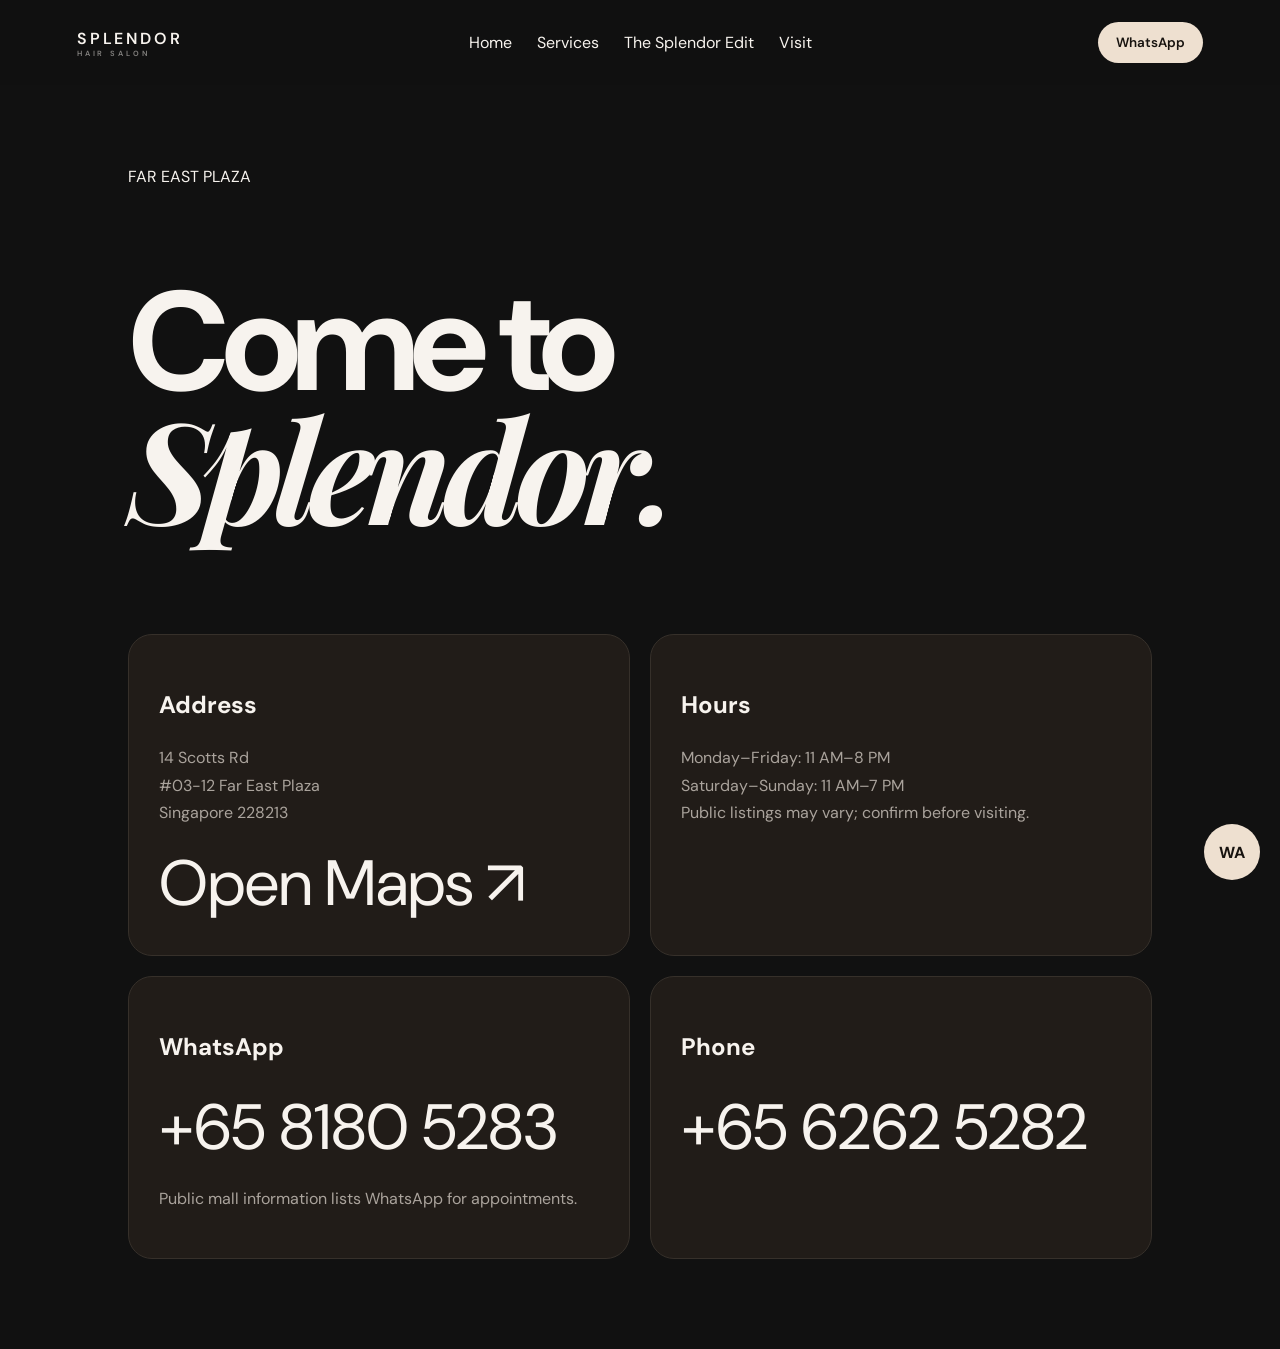
==== contact.html @ 19c2e419 "Create Salon 8 contact and directions page" ====
<!doctype html><html><head><meta charset="utf-8"><meta name="viewport" content="width=device-width,initial-scale=1"><title>Visit Splendor Hair Salon</title><link rel="stylesheet" href="style.css"><link rel="stylesheet" href="site.css"></head><body><header><a class="logo" href="index.html">SPLENDOR<span>HAIR SALON</span></a><nav><a href="index.html">Home</a><a href="services.html">Services</a><a href="experience.html">The Splendor Edit</a><a href="contact.html">Visit</a></nav><a class="cta" href="https://wa.me/6581805283">WhatsApp</a></header><main class="page"><div class="page-hero"><p class="eyebrow">FAR EAST PLAZA</p><h1>Come to<br><i>Splendor.</i></h1></div><div class="contact-grid"><article class="contact-card reveal"><h3>Address</h3><p>14 Scotts Rd<br>#03-12 Far East Plaza<br>Singapore 228213</p><a class="big-link" href="https://www.google.com/maps/search/?api=1&query=14%20Scotts%20Road%20Singapore%20228213">Open Maps ↗</a></article><article class="contact-card reveal"><h3>Hours</h3><p>Monday–Friday: 11 AM–8 PM<br>Saturday–Sunday: 11 AM–7 PM<br>Public listings may vary; confirm before visiting.</p></article><article class="contact-card reveal"><h3>WhatsApp</h3><a class="big-link" href="https://wa.me/6581805283">+65 8180 5283</a><p>Public mall information lists WhatsApp for appointments.</p></article><article class="contact-card reveal"><h3>Phone</h3><a class="big-link" href="tel:+6562625282">+65 6262 5282</a></article></div></main><a class="float" href="https://wa.me/6581805283">WA</a><script src="site.js"></script></body></html>
---- style.css ----
@import url('https://fonts.googleapis.com/css2?family=DM+Sans:wght@400;600&family=Playfair+Display:ital,wght@0,500;1,500&display=swap');*{box-sizing:border-box}html{scroll-behavior:smooth}body{margin:0;background:#111;color:#f7f3ee;font-family:DM Sans,sans-serif}header{position:fixed;z-index:5;width:100%;top:0;padding:22px 6vw;display:flex;justify-content:space-between;align-items:center;background:#111c;backdrop-filter:blur(16px)}a{color:inherit;text-decoration:none}.logo{font-weight:600;letter-spacing:.18em}.logo span{display:block;font-size:.47rem;opacity:.5}nav{display:none;gap:25px}.cta{background:#eee0d0;color:#17130f;padding:12px 18px;border-radius:999px;font-weight:600;font-size:.84rem}.hero{min-height:100svh;padding:150px 8vw;display:flex;flex-direction:column;justify-content:center;background:radial-gradient(circle at 80% 30%,#4d3c2f,transparent 38%)}.hero>p,section>p{font-size:.68rem;letter-spacing:.23em;color:#bda88f}.hero h1,h2{font-size:clamp(3.3rem,11vw,8rem);line-height:.88;letter-spacing:-.06em;margin:18px 0}.hero i,h2 i{font-family:'Playfair Display',serif}.hero h4{max-width:570px;color:#b5aea7;line-height:1.7;font-weight:400;margin:25px 0}.hero div{display:flex;gap:18px;flex-wrap:wrap;align-items:center}section:not(.hero){padding:110px 8vw}#services{background:#181614}.grid{display:grid;gap:16px}.grid article{min-height:250px;padding:30px;border:1px solid #36302a;border-radius:24px;background:#211c18;display:flex;flex-direction:column;justify-content:space-between;transition:.45s}.grid article:hover{transform:translateY(-8px)}.grid b{color:#c2a68a}.grid h3{font-size:1.45rem}.grid p,#visit p{color:#aaa39c;line-height:1.7}#visit{text-align:center;background:radial-gradient(circle at 50% 0,#403025,#111 62%)}#visit h2{font-size:clamp(2.7rem,9vw,6rem)}#visit a{display:inline-block;margin:8px}.float{position:fixed;z-index:6;right:20px;bottom:20px;width:56px;height:56px;border-radius:50%;display:grid;place-items:center;background:#eee0d0;color:#17130f;font-weight:700}#loader{position:fixed;z-index:20;inset:0;display:grid;place-items:center;background:#111;letter-spacing:.35em;transition:.8s}@media(min-width:800px){nav{display:flex}.grid{grid-template-columns:repeat(3,1fr)}}
---- site.css ----
:root{--accent:#c2a68a;--line:#36302a}.hero-meta{display:flex;gap:28px;flex-wrap:wrap;margin-top:70px;font-size:.65rem;letter-spacing:.18em;color:#8f8276}.marquee{overflow:hidden;border-block:1px solid var(--line);padding:18px 0;white-space:nowrap;background:#181614}.marquee div{width:max-content;animation:marquee 28s linear infinite;letter-spacing:.25em;color:#c2a68a}.feature{padding:110px 7vw;display:grid;gap:40px;align-items:center;background:radial-gradient(circle at 80% 40%,#403025,#111 55%)}.feature p{color:#aaa39c;line-height:1.8;max-width:560px}.feature h2{font-size:clamp(3rem,9vw,7rem)}.feature .cta{display:inline-block;margin-top:15px}.reveal{opacity:0;transform:translateY(35px);transition:opacity .8s ease,transform .8s ease}.reveal.visible{opacity:1;transform:none}.tilt{transform-style:preserve-3d;will-change:transform}.tilt a{color:var(--accent);text-decoration:none}.page{min-height:100svh;padding:150px 7vw 90px}.page-hero{max-width:900px;margin-bottom:80px}.page-hero h1{font-size:clamp(3.5rem,11vw,9rem);line-height:.88;letter-spacing:-.06em}.page-hero h1 i{font-family:'Playfair Display',serif}.service-list{display:grid;gap:18px}.service-row{display:grid;grid-template-columns:60px 1fr auto;gap:20px;align-items:start;padding:28px 0;border-top:1px solid var(--line)}.service-row h2{font-size:clamp(1.5rem,4vw,3rem);margin:0 0 8px}.service-row p{color:#aaa39c;line-height:1.7;max-width:650px}.service-row span{color:var(--accent)}.contact-grid{display:grid;gap:20px}.contact-card{padding:30px;border:1px solid var(--line);border-radius:24px;background:#211c18}.contact-card h3{font-size:1.5rem}.contact-card p{color:#aaa39c;line-height:1.7}.big-link{font-size:clamp(1.5rem,5vw,4rem);word-break:break-word}.page-nav{display:flex;gap:10px;flex-wrap:wrap;margin-top:50px}.page-nav a{padding:11px 15px;border:1px solid var(--line);border-radius:999px;text-decoration:none}.page-nav a:hover{background:#eee0d0;color:#17130f}@keyframes marquee{to{transform:translateX(-50%)}}@media(min-width:800px){.feature{grid-template-columns:1fr 1fr}.service-list{max-width:1100px}.contact-grid{grid-template-columns:1fr 1fr}.page{padding-left:10vw;padding-right:10vw}}
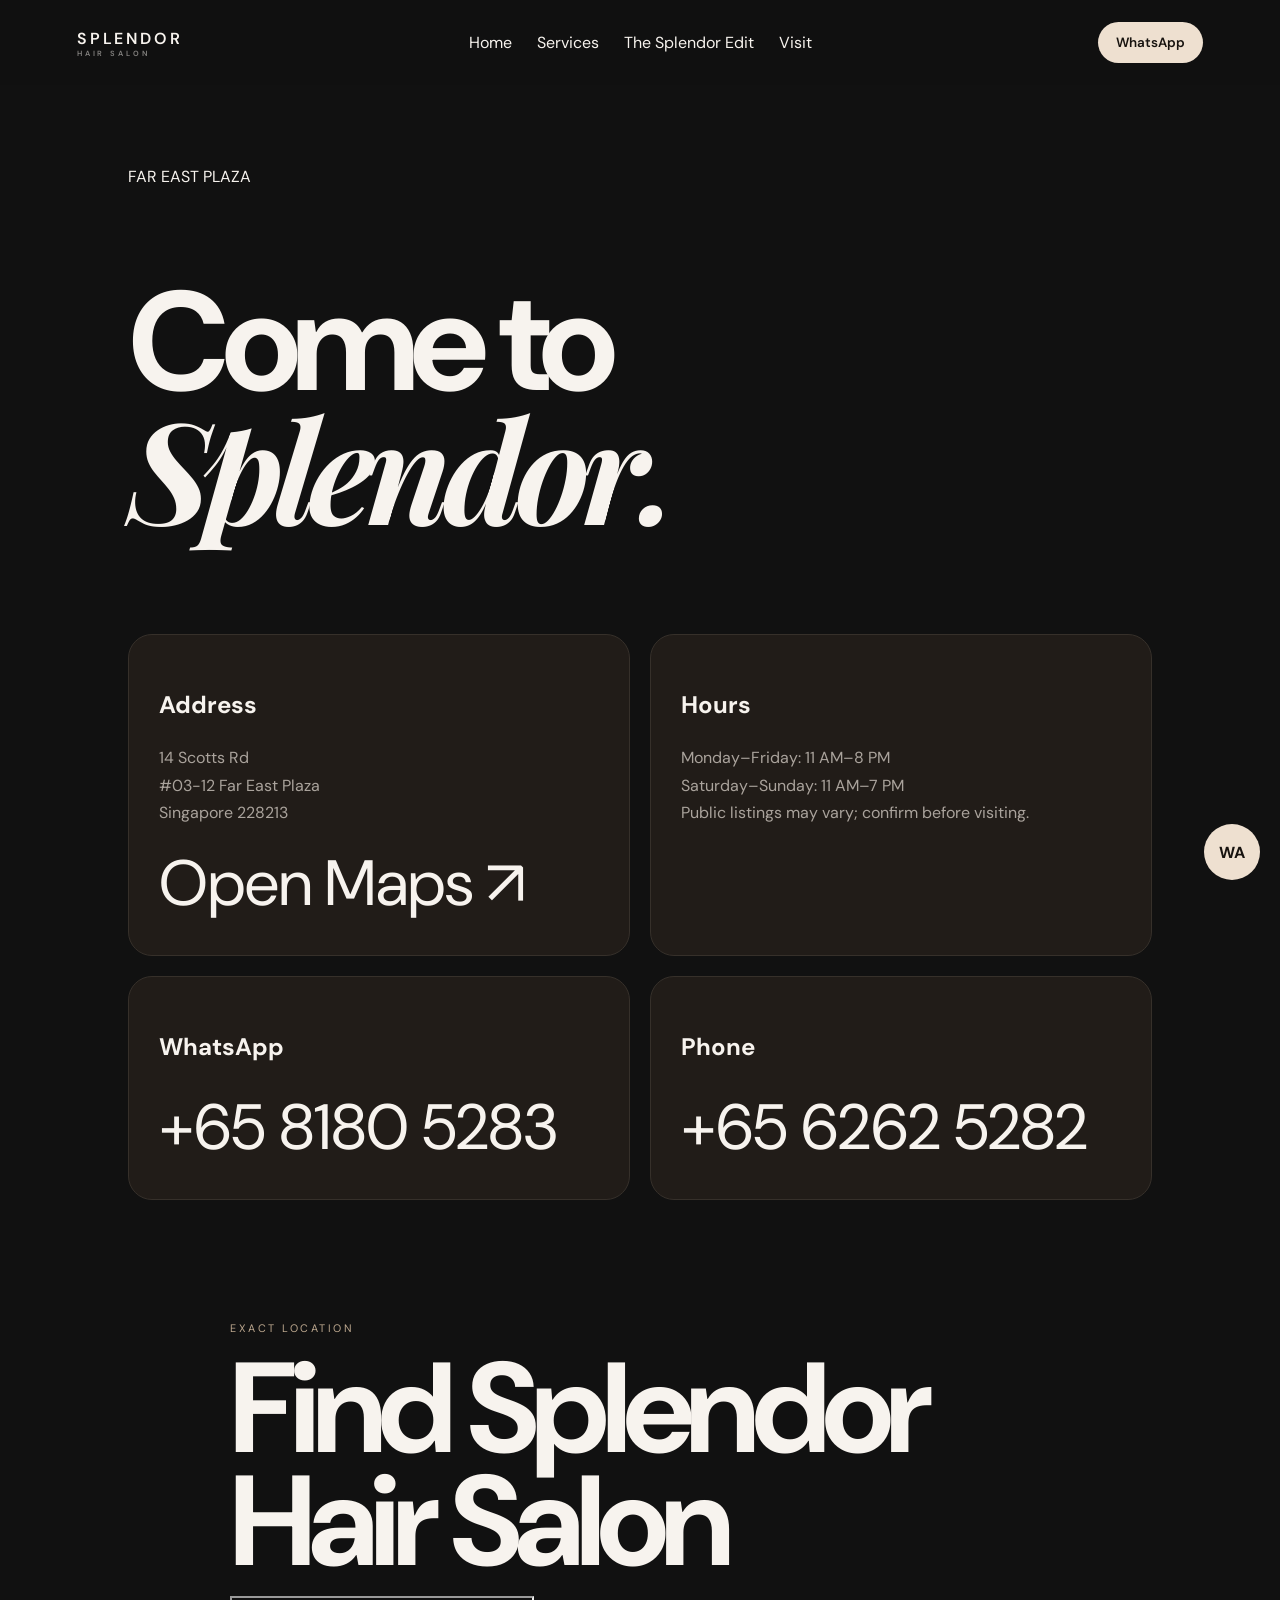
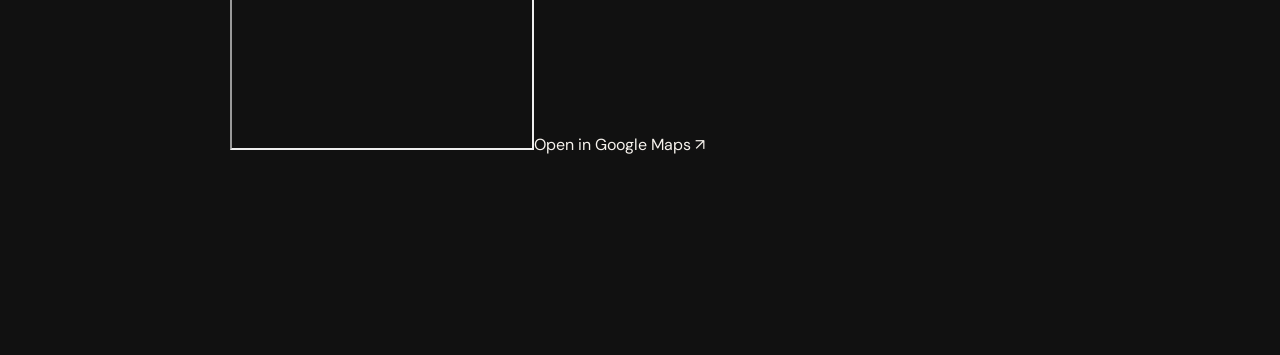
==== commit ba550595: "Upgrade Salon 8 contact page with exact embedded Google Maps and prefilled WhatsApp" ====
--- a/contact.html
+++ b/contact.html
@@ -1 +1 @@
-<!doctype html><html><head><meta charset="utf-8"><meta name="viewport" content="width=device-width,initial-scale=1"><title>Visit Splendor Hair Salon</title><link rel="stylesheet" href="style.css"><link rel="stylesheet" href="site.css"></head><body><header><a class="logo" href="index.html">SPLENDOR<span>HAIR SALON</span></a><nav><a href="index.html">Home</a><a href="services.html">Services</a><a href="experience.html">The Splendor Edit</a><a href="contact.html">Visit</a></nav><a class="cta" href="https://wa.me/6581805283">WhatsApp</a></header><main class="page"><div class="page-hero"><p class="eyebrow">FAR EAST PLAZA</p><h1>Come to<br><i>Splendor.</i></h1></div><div class="contact-grid"><article class="contact-card reveal"><h3>Address</h3><p>14 Scotts Rd<br>#03-12 Far East Plaza<br>Singapore 228213</p><a class="big-link" href="https://www.google.com/maps/search/?api=1&query=14%20Scotts%20Road%20Singapore%20228213">Open Maps ↗</a></article><article class="contact-card reveal"><h3>Hours</h3><p>Monday–Friday: 11 AM–8 PM<br>Saturday–Sunday: 11 AM–7 PM<br>Public listings may vary; confirm before visiting.</p></article><article class="contact-card reveal"><h3>WhatsApp</h3><a class="big-link" href="https://wa.me/6581805283">+65 8180 5283</a><p>Public mall information lists WhatsApp for appointments.</p></article><article class="contact-card reveal"><h3>Phone</h3><a class="big-link" href="tel:+6562625282">+65 6262 5282</a></article></div></main><a class="float" href="https://wa.me/6581805283">WA</a><script src="site.js"></script></body></html>+<!doctype html><html lang="en"><head><meta charset="utf-8"><meta name="viewport" content="width=device-width,initial-scale=1"><title>Visit Splendor Hair Salon</title><link rel="stylesheet" href="style.css"><link rel="stylesheet" href="site.css"></head><body><div id="loader"><strong>SPLENDOR</strong><span>HAIR SALON · ORCHARD</span></div><header><a class="logo" href="index.html">SPLENDOR<span>HAIR SALON</span></a><nav><a href="index.html">Home</a><a href="services.html">Services</a><a href="experience.html">The Splendor Edit</a><a href="contact.html">Visit</a></nav><a class="cta" href="https://wa.me/6581805283?text=Hi%20Splendor%20Hair%20Salon%2C%20I%27d%20like%20to%20book%20an%20appointment.">WhatsApp</a></header><main class="page"><div class="page-hero"><p class="eyebrow">FAR EAST PLAZA</p><h1>Come to<br><i>Splendor.</i></h1></div><div class="contact-grid"><article class="contact-card reveal"><h3>Address</h3><p>14 Scotts Rd<br>#03-12 Far East Plaza<br>Singapore 228213</p><a class="big-link" href="https://www.google.com/maps/search/?api=1&query=14%20Scotts%20Road%20Singapore%20228213">Open Maps ↗</a></article><article class="contact-card reveal"><h3>Hours</h3><p>Monday–Friday: 11 AM–8 PM<br>Saturday–Sunday: 11 AM–7 PM<br>Public listings may vary; confirm before visiting.</p></article><article class="contact-card reveal"><h3>WhatsApp</h3><a class="big-link" href="https://wa.me/6581805283?text=Hi%20Splendor%20Hair%20Salon%2C%20I%27d%20like%20to%20book%20an%20appointment.">+65 8180 5283</a></article><article class="contact-card reveal"><h3>Phone</h3><a class="big-link" href="tel:+6562625282">+65 6262 5282</a></article></div><section class="map-block reveal"><p class="eyebrow">EXACT LOCATION</p><h2>Find Splendor Hair Salon</h2><iframe title="Splendor Hair Salon map" src="https://www.google.com/maps?q=14%20Scotts%20Road%20Singapore%20228213&output=embed" loading="lazy" allowfullscreen></iframe><a class="btn" href="https://www.google.com/maps/search/?api=1&query=14%20Scotts%20Road%20Singapore%20228213">Open in Google Maps ↗</a></section></main><a class="float" href="https://wa.me/6581805283?text=Hi%20Splendor%20Hair%20Salon%2C%20I%27d%20like%20to%20book%20an%20appointment.">WA</a><script src="site.js"></script></body></html>
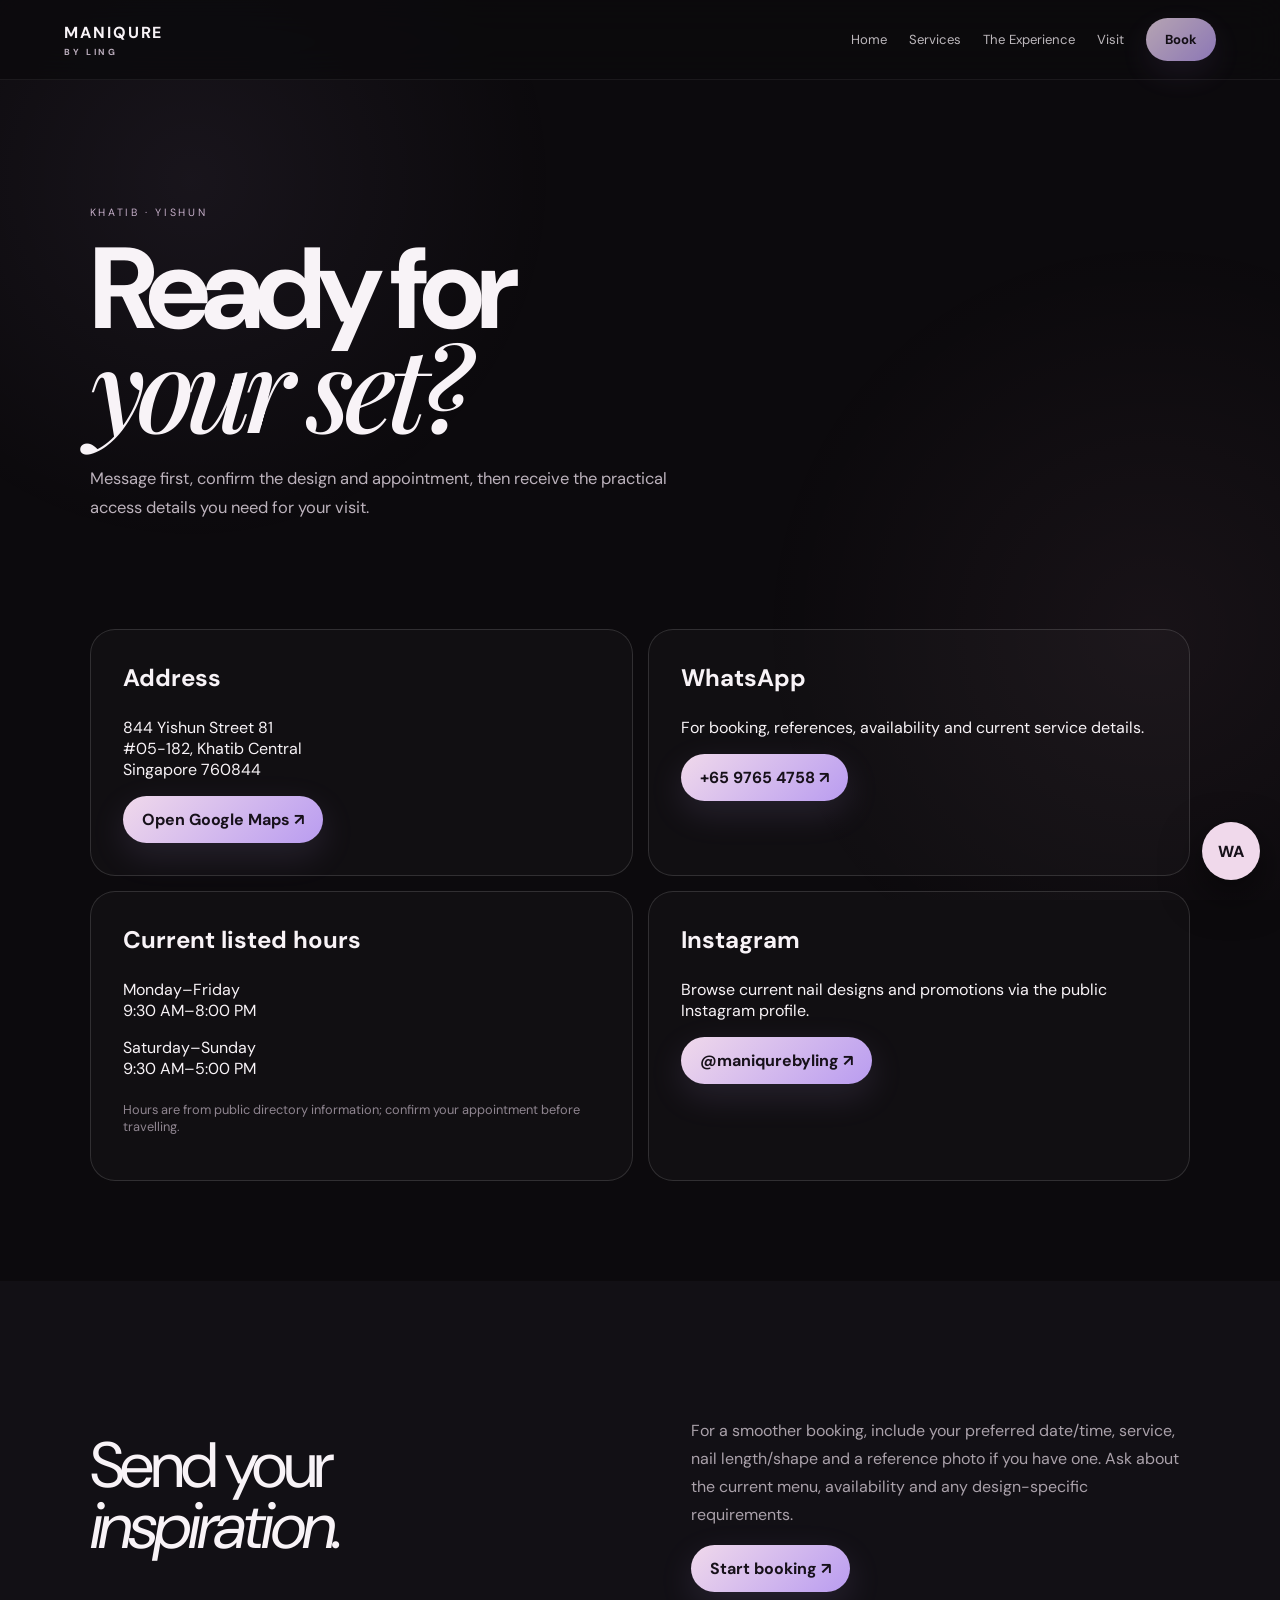
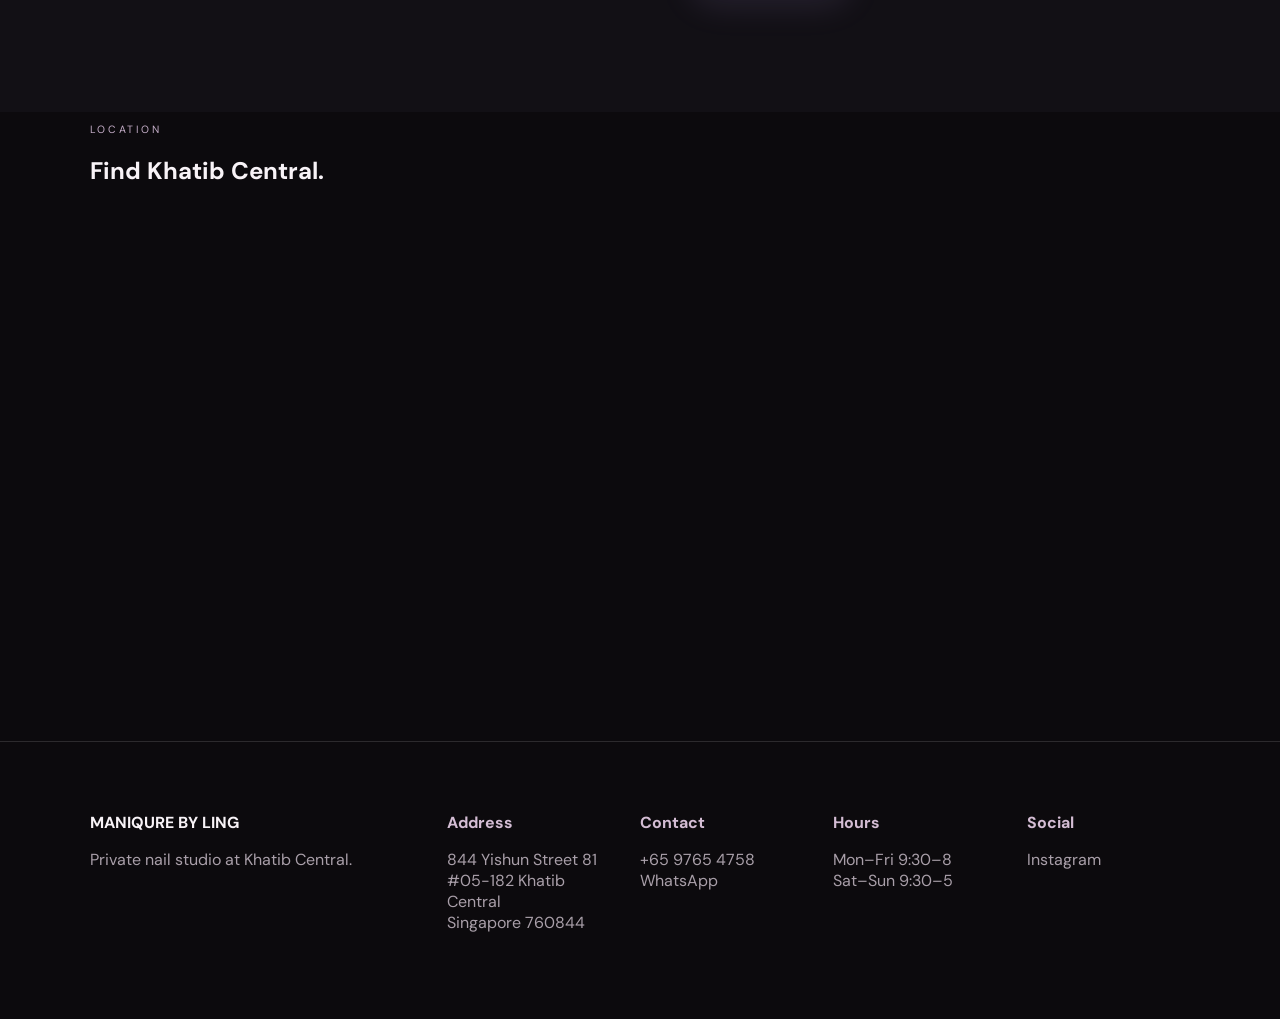
==== commit fc785f2e: "Rebuild contact and booking page for Maniqure By Ling" ====
--- a/contact.html
+++ b/contact.html
@@ -1 +1 @@
-<!doctype html><html lang="en"><head><meta charset="utf-8"><meta name="viewport" content="width=device-width,initial-scale=1"><title>Visit Splendor Hair Salon</title><link rel="stylesheet" href="style.css"><link rel="stylesheet" href="site.css"></head><body><div id="loader"><strong>SPLENDOR</strong><span>HAIR SALON · ORCHARD</span></div><header><a class="logo" href="index.html">SPLENDOR<span>HAIR SALON</span></a><nav><a href="index.html">Home</a><a href="services.html">Services</a><a href="experience.html">The Splendor Edit</a><a href="contact.html">Visit</a></nav><a class="cta" href="https://wa.me/6581805283?text=Hi%20Splendor%20Hair%20Salon%2C%20I%27d%20like%20to%20book%20an%20appointment.">WhatsApp</a></header><main class="page"><div class="page-hero"><p class="eyebrow">FAR EAST PLAZA</p><h1>Come to<br><i>Splendor.</i></h1></div><div class="contact-grid"><article class="contact-card reveal"><h3>Address</h3><p>14 Scotts Rd<br>#03-12 Far East Plaza<br>Singapore 228213</p><a class="big-link" href="https://www.google.com/maps/search/?api=1&query=14%20Scotts%20Road%20Singapore%20228213">Open Maps ↗</a></article><article class="contact-card reveal"><h3>Hours</h3><p>Monday–Friday: 11 AM–8 PM<br>Saturday–Sunday: 11 AM–7 PM<br>Public listings may vary; confirm before visiting.</p></article><article class="contact-card reveal"><h3>WhatsApp</h3><a class="big-link" href="https://wa.me/6581805283?text=Hi%20Splendor%20Hair%20Salon%2C%20I%27d%20like%20to%20book%20an%20appointment.">+65 8180 5283</a></article><article class="contact-card reveal"><h3>Phone</h3><a class="big-link" href="tel:+6562625282">+65 6262 5282</a></article></div><section class="map-block reveal"><p class="eyebrow">EXACT LOCATION</p><h2>Find Splendor Hair Salon</h2><iframe title="Splendor Hair Salon map" src="https://www.google.com/maps?q=14%20Scotts%20Road%20Singapore%20228213&output=embed" loading="lazy" allowfullscreen></iframe><a class="btn" href="https://www.google.com/maps/search/?api=1&query=14%20Scotts%20Road%20Singapore%20228213">Open in Google Maps ↗</a></section></main><a class="float" href="https://wa.me/6581805283?text=Hi%20Splendor%20Hair%20Salon%2C%20I%27d%20like%20to%20book%20an%20appointment.">WA</a><script src="site.js"></script></body></html>+<!doctype html><html lang="en"><head><meta charset="utf-8"><meta name="viewport" content="width=device-width,initial-scale=1"><title>Visit | Maniqure By Ling</title><meta name="description" content="Contact and find Maniqure By Ling at Khatib Central, Singapore."><link rel="stylesheet" href="style.css"></head><body><div id="loader"><div class="loader-mark"><strong>MANIQURE BY LING</strong><span>KHATIB CENTRAL</span></div></div><header><a class="logo" href="index.html">MANIQURE <span>BY LING</span></a><nav><a href="index.html">Home</a><a href="services.html">Services</a><a href="experience.html">The Experience</a><a href="contact.html">Visit</a><a class="cta" href="https://wa.me/6597654758?text=Hi%20Maniqure%20By%20Ling%2C%20I%27d%20like%20to%20book%20an%20appointment.">Book</a></nav></header><main class="page"><div class="page-hero"><p class="eyebrow">KHATIB · YISHUN</p><h1>Ready for<br><em>your set?</em></h1><p class="lead">Message first, confirm the design and appointment, then receive the practical access details you need for your visit.</p></div><div class="contact-grid"><article class="contact-card reveal"><h3>Address</h3><p>844 Yishun Street 81<br>#05-182, Khatib Central<br>Singapore 760844</p><a class="btn" href="https://www.google.com/maps/search/?api=1&query=844%20Yishun%20Street%2081%20Singapore%20760844">Open Google Maps ↗</a></article><article class="contact-card reveal"><h3>WhatsApp</h3><p>For booking, references, availability and current service details.</p><a class="big-link btn" href="https://wa.me/6597654758?text=Hi%20Maniqure%20By%20Ling%2C%20I%27d%20like%20to%20book%20an%20appointment.">+65 9765 4758 ↗</a></article><article class="contact-card reveal"><h3>Current listed hours</h3><p>Monday–Friday<br>9:30 AM–8:00 PM</p><p>Saturday–Sunday<br>9:30 AM–5:00 PM</p><p class="price-note">Hours are from public directory information; confirm your appointment before travelling.</p></article><article class="contact-card reveal"><h3>Instagram</h3><p>Browse current nail designs and promotions via the public Instagram profile.</p><a class="btn" href="https://instagram.com/maniqurebyling">@maniqurebyling ↗</a></article></div><section class="dark"><div class="two"><div class="statement reveal">Send your<br><em>inspiration.</em></div><div class="copy reveal"><p>For a smoother booking, include your preferred date/time, service, nail length/shape and a reference photo if you have one. Ask about the current menu, availability and any design-specific requirements.</p><a class="btn" href="https://wa.me/6597654758?text=Hi%20Maniqure%20By%20Ling%2C%20I%27d%20like%20to%20book.%0AService%3A%20%0APreferred%20date%2Ftime%3A%20%0ADesign%3A%20">Start booking ↗</a></div></div></section><section class="map"><p class="eyebrow">LOCATION</p><h2>Find Khatib Central.</h2><iframe title="Maniqure By Ling location map" src="https://www.google.com/maps?q=844%20Yishun%20Street%2081%20Singapore%20760844&output=embed" loading="lazy" allowfullscreen></iframe></section></main><footer><div><strong>MANIQURE BY LING</strong><p>Private nail studio at Khatib Central.</p></div><div><h4>Address</h4><p>844 Yishun Street 81<br>#05-182 Khatib Central<br>Singapore 760844</p></div><div><h4>Contact</h4><p><a href="tel:+6597654758">+65 9765 4758</a><br><a href="https://wa.me/6597654758">WhatsApp</a></p></div><div><h4>Hours</h4><p>Mon–Fri 9:30–8<br>Sat–Sun 9:30–5</p></div><div><h4>Social</h4><p><a href="https://instagram.com/maniqurebyling">Instagram</a></p></div></footer><a class="float" href="https://wa.me/6597654758">WA</a><script src="site.js"></script></body></html>
--- a/style.css
+++ b/style.css
@@ -1 +1 @@
-@import url('https://fonts.googleapis.com/css2?family=DM+Sans:wght@400;600&family=Playfair+Display:ital,wght@0,500;1,500&display=swap');*{box-sizing:border-box}html{scroll-behavior:smooth}body{margin:0;background:#111;color:#f7f3ee;font-family:DM Sans,sans-serif}header{position:fixed;z-index:5;width:100%;top:0;padding:22px 6vw;display:flex;justify-content:space-between;align-items:center;background:#111c;backdrop-filter:blur(16px)}a{color:inherit;text-decoration:none}.logo{font-weight:600;letter-spacing:.18em}.logo span{display:block;font-size:.47rem;opacity:.5}nav{display:none;gap:25px}.cta{background:#eee0d0;color:#17130f;padding:12px 18px;border-radius:999px;font-weight:600;font-size:.84rem}.hero{min-height:100svh;padding:150px 8vw;display:flex;flex-direction:column;justify-content:center;background:radial-gradient(circle at 80% 30%,#4d3c2f,transparent 38%)}.hero>p,section>p{font-size:.68rem;letter-spacing:.23em;color:#bda88f}.hero h1,h2{font-size:clamp(3.3rem,11vw,8rem);line-height:.88;letter-spacing:-.06em;margin:18px 0}.hero i,h2 i{font-family:'Playfair Display',serif}.hero h4{max-width:570px;color:#b5aea7;line-height:1.7;font-weight:400;margin:25px 0}.hero div{display:flex;gap:18px;flex-wrap:wrap;align-items:center}section:not(.hero){padding:110px 8vw}#services{background:#181614}.grid{display:grid;gap:16px}.grid article{min-height:250px;padding:30px;border:1px solid #36302a;border-radius:24px;background:#211c18;display:flex;flex-direction:column;justify-content:space-between;transition:.45s}.grid article:hover{transform:translateY(-8px)}.grid b{color:#c2a68a}.grid h3{font-size:1.45rem}.grid p,#visit p{color:#aaa39c;line-height:1.7}#visit{text-align:center;background:radial-gradient(circle at 50% 0,#403025,#111 62%)}#visit h2{font-size:clamp(2.7rem,9vw,6rem)}#visit a{display:inline-block;margin:8px}.float{position:fixed;z-index:6;right:20px;bottom:20px;width:56px;height:56px;border-radius:50%;display:grid;place-items:center;background:#eee0d0;color:#17130f;font-weight:700}#loader{position:fixed;z-index:20;inset:0;display:grid;place-items:center;background:#111;letter-spacing:.35em;transition:.8s}@media(min-width:800px){nav{display:flex}.grid{grid-template-columns:repeat(3,1fr)}}+@import url('https://fonts.googleapis.com/css2?family=DM+Sans:wght@400;500;600;700&family=Playfair+Display:ital,wght@0,500;1,500&display=swap');*{box-sizing:border-box}html{scroll-behavior:smooth}body{margin:0;background:#0c0a0d;color:#f8f3f7;font-family:'DM Sans',sans-serif;overflow-x:hidden}body:before{content:'';position:fixed;inset:0;pointer-events:none;background:radial-gradient(circle at 15% 20%,#d9b9ff10,transparent 28%),radial-gradient(circle at 90% 70%,#ffb8dc0d,transparent 30%);z-index:-1}a{color:inherit;text-decoration:none}header{position:fixed;z-index:20;inset:0 0 auto;padding:18px 5vw;display:flex;align-items:center;justify-content:space-between;background:#0c0a0dcc;backdrop-filter:blur(18px);border-bottom:1px solid #fff1}.logo{font-weight:700;letter-spacing:.12em}.logo span{display:block;font-size:.55rem;letter-spacing:.3em;color:#bcaebe;margin-top:3px}nav{display:none;align-items:center;gap:22px;font-size:.82rem}nav a{opacity:.75;transition:.3s}nav a:hover{opacity:1;color:#e7b9dc}.cta,.btn{display:inline-flex;align-items:center;justify-content:center;padding:13px 19px;border-radius:999px;background:linear-gradient(135deg,#f0d9eb,#b99cf0);color:#17111a;font-weight:700;box-shadow:0 12px 35px #b99cf022;transition:.35s}.cta:hover,.btn:hover{transform:translateY(-3px)}.hero{min-height:100svh;padding:130px 7vw 70px;display:grid;align-items:center;grid-template-columns:1.05fr .95fr;gap:7vw;background:radial-gradient(circle at 72% 45%,#8f6d9b26,transparent 30%)}.eyebrow{font-size:.66rem;letter-spacing:.25em;color:#c5aec8;text-transform:uppercase}.hero h1,h1{font-size:clamp(3.8rem,9vw,8.5rem);line-height:.84;letter-spacing:-.07em;margin:22px 0}.hero h1 em,h1 em,h2 em{font-family:'Playfair Display',serif;font-weight:500}.lead{max-width:620px;color:#bcb2bc;line-height:1.75;font-size:1.03rem}.actions{display:flex;gap:16px;align-items:center;flex-wrap:wrap;margin-top:30px}.art{position:relative;aspect-ratio:1;border-radius:38% 62% 55% 45%;background:conic-gradient(from 20deg,#f4e4f0,#8c729e,#e7c9e0,#5e4b70,#f4e4f0);padding:2px;box-shadow:0 0 100px #c29bdd18;animation:float 7s ease-in-out infinite}.art:after{content:'✦';position:absolute;inset:8%;border:1px solid #fff2;border-radius:inherit;display:grid;place-items:center;font-size:clamp(5rem,12vw,10rem);color:#f4e5f2;background:#0d0910}.art:before{content:'NAIL ART · DETAIL · LING';position:absolute;z-index:2;bottom:8%;left:8%;font-size:.55rem;letter-spacing:.22em;color:#d7c7d7;transform:rotate(-8deg)}section{padding:120px 7vw}.dark{background:#121015}.section-head{max-width:800px;margin-bottom:48px}.section-head h2{font-size:clamp(3rem,7vw,6.5rem);line-height:.9;letter-spacing:-.06em;margin:15px 0}.grid{display:grid;grid-template-columns:repeat(3,1fr);gap:15px}.card{min-height:310px;padding:28px;border:1px solid #fff1;border-radius:24px;background:linear-gradient(145deg,#ffffff09,#ffffff03);position:relative;overflow:hidden;transition:.45s}.card:hover{transform:translateY(-8px) rotate(-.5deg);border-color:#d8b4dc55}.num{font-size:.7rem;color:#ad96b0;letter-spacing:.2em}.card h3{font-size:1.55rem;margin-top:95px}.card p,.copy p,.info p{color:#aaa1aa;line-height:1.75}.tag{display:inline-block;margin:5px 5px 0 0;padding:7px 10px;border:1px solid #fff2;border-radius:999px;font-size:.72rem;color:#cdbdce}.two{display:grid;grid-template-columns:1fr 1fr;gap:8vw;align-items:center}.statement{font-size:clamp(2.2rem,5vw,5rem);line-height:.95;letter-spacing:-.05em}.info-grid{display:grid;grid-template-columns:repeat(3,1fr);gap:15px}.info{padding:25px;border-top:1px solid #fff2}.info strong{font-size:.75rem;letter-spacing:.15em;color:#d4bdd4}.price-note{font-size:.8rem;color:#8f8590;margin-top:22px}.faq details{border-top:1px solid #fff2;padding:22px 0}.faq summary{cursor:pointer;font-weight:600}.faq details p{color:#aaa1aa;line-height:1.7;max-width:750px}.page{padding-top:130px}.page-hero{padding:65px 7vw 90px;max-width:1100px}.service-list{padding:0 7vw}.service-row{display:grid;grid-template-columns:70px 1fr auto;gap:20px;align-items:center;padding:34px 0;border-top:1px solid #fff2}.service-row h2{font-size:clamp(1.8rem,4vw,3.5rem);margin:0}.service-row p{color:#aaa1aa;line-height:1.6;max-width:700px}.service-row b{color:#d6b7d7}.feature-grid,.contact-grid{padding:0 7vw 100px;display:grid;grid-template-columns:repeat(2,1fr);gap:15px}.feature,.contact-card{padding:32px;border:1px solid #fff2;border-radius:25px;background:#ffffff06}.feature h3,.contact-card h3{margin-top:0;font-size:1.5rem}.map{padding:0 7vw 110px}.map iframe{width:100%;height:420px;border:0;border-radius:25px;filter:grayscale(.8) contrast(1.05)}footer{padding:70px 7vw;border-top:1px solid #fff2;display:grid;grid-template-columns:2fr repeat(4,1fr);gap:30px;color:#a99fa9}footer strong{color:#f8f3f7}footer h4{color:#d4bdd4;margin:0 0 12px}.float{position:fixed;z-index:25;right:20px;bottom:20px;width:58px;height:58px;border-radius:50%;display:grid;place-items:center;background:#f0d9eb;color:#17111a;font-weight:800;box-shadow:0 15px 40px #0008}.reveal{opacity:0;transform:translateY(45px) scale(.985);transition:opacity .8s ease,transform .8s ease}.reveal.visible{opacity:1;transform:none}.reveal.exit{opacity:0;transform:translateY(-35px)}#loader{position:fixed;z-index:50;inset:0;background:#0c0a0d;display:grid;place-items:center;transition:.8s}.loader-mark{text-align:center;letter-spacing:.2em}.loader-mark strong{display:block;font-size:1.2rem}.loader-mark span{font-size:.55rem;color:#a99fa9}.is-hidden{opacity:0;visibility:hidden}.progress{position:fixed;z-index:30;top:0;left:0;height:2px;width:0;background:#e7c2df}@keyframes float{50%{transform:translateY(-13px) rotate(2deg)}}@media(min-width:850px){nav{display:flex}}@media(max-width:850px){.hero{grid-template-columns:1fr;padding:120px 22px 60px}.art{width:82vw;margin:10px auto}.grid,.info-grid,.feature-grid,.contact-grid{grid-template-columns:1fr 1fr}.two{grid-template-columns:1fr;gap:40px}section{padding:90px 22px}.service-list,.map{padding-left:22px;padding-right:22px}footer{grid-template-columns:1fr 1fr;padding:55px 22px}}@media(max-width:560px){.grid,.info-grid,.feature-grid,.contact-grid{grid-template-columns:1fr}.card{min-height:250px}.service-row{grid-template-columns:38px 1fr}.service-row b{display:none}.hero h1,h1{font-size:clamp(3.4rem,18vw,6rem)}footer{grid-template-columns:1fr}.page-hero{padding:50px 22px 70px}.map iframe{height:330px}}
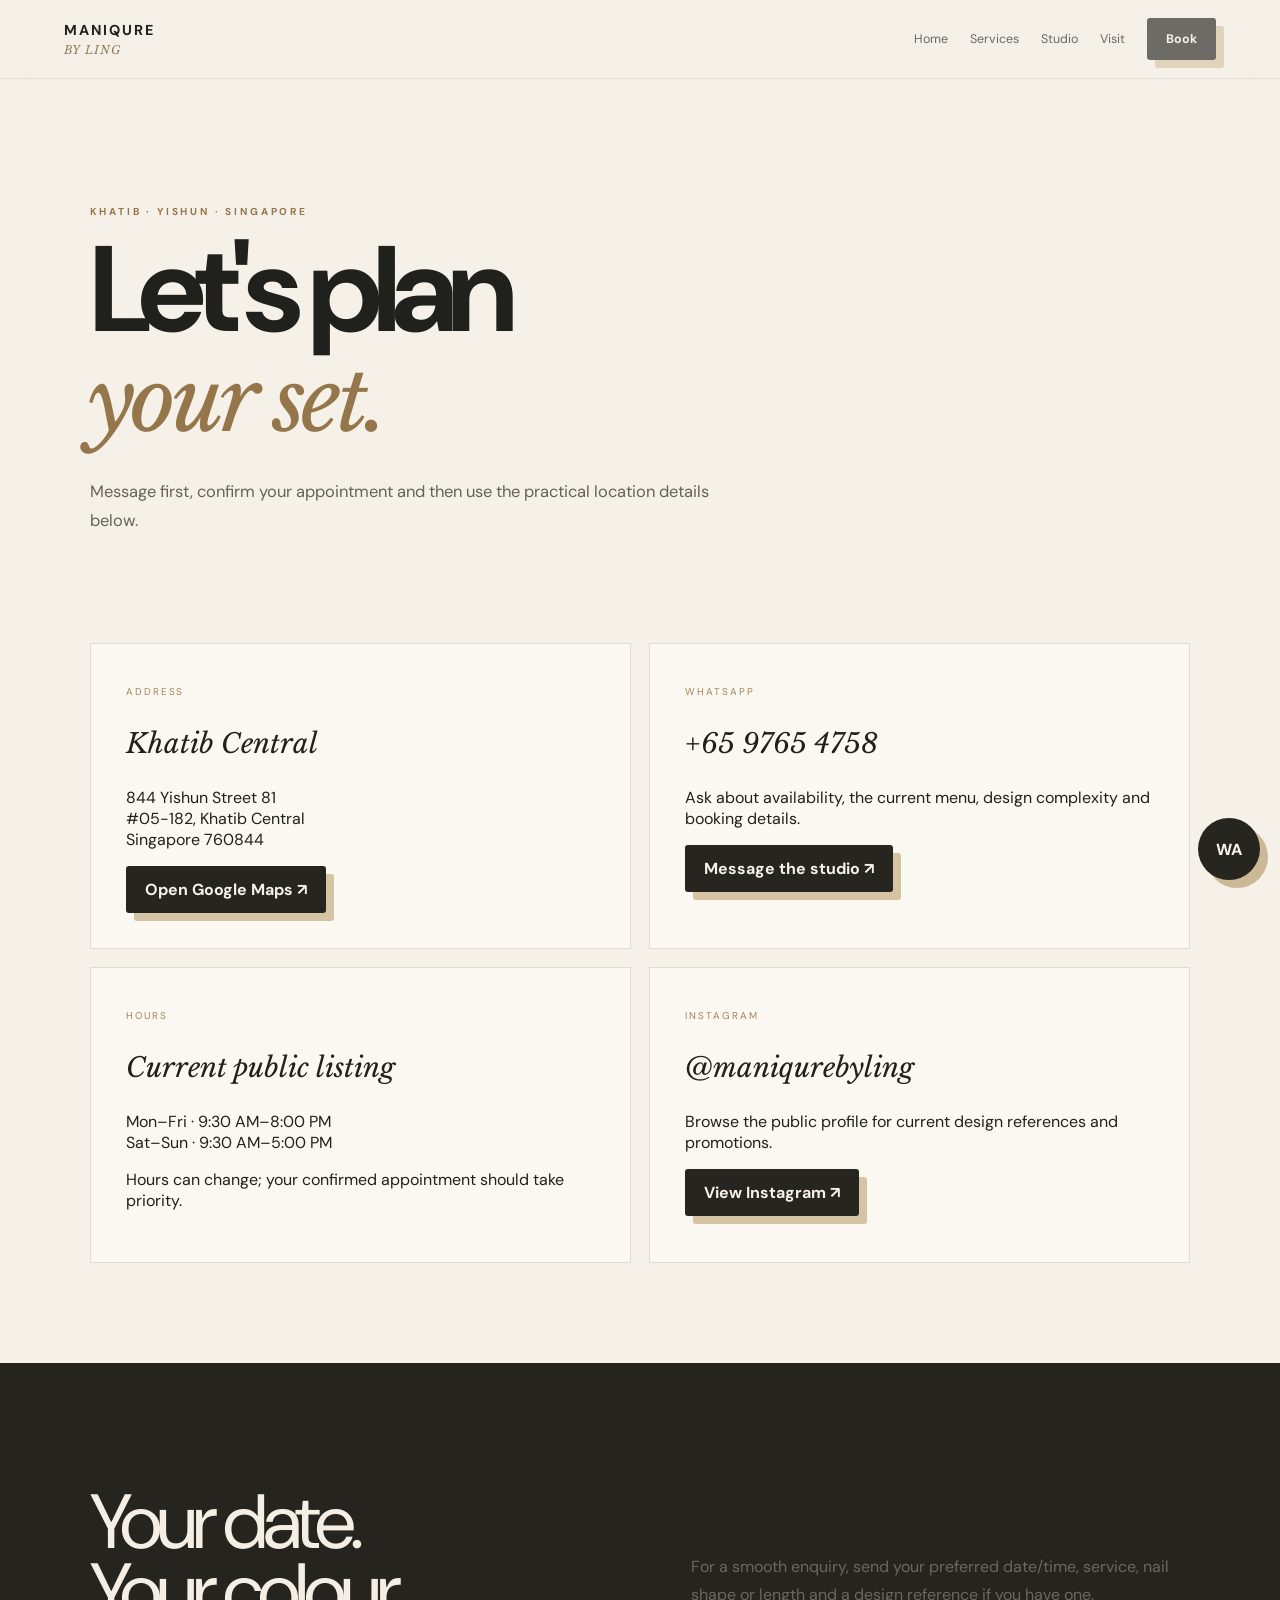
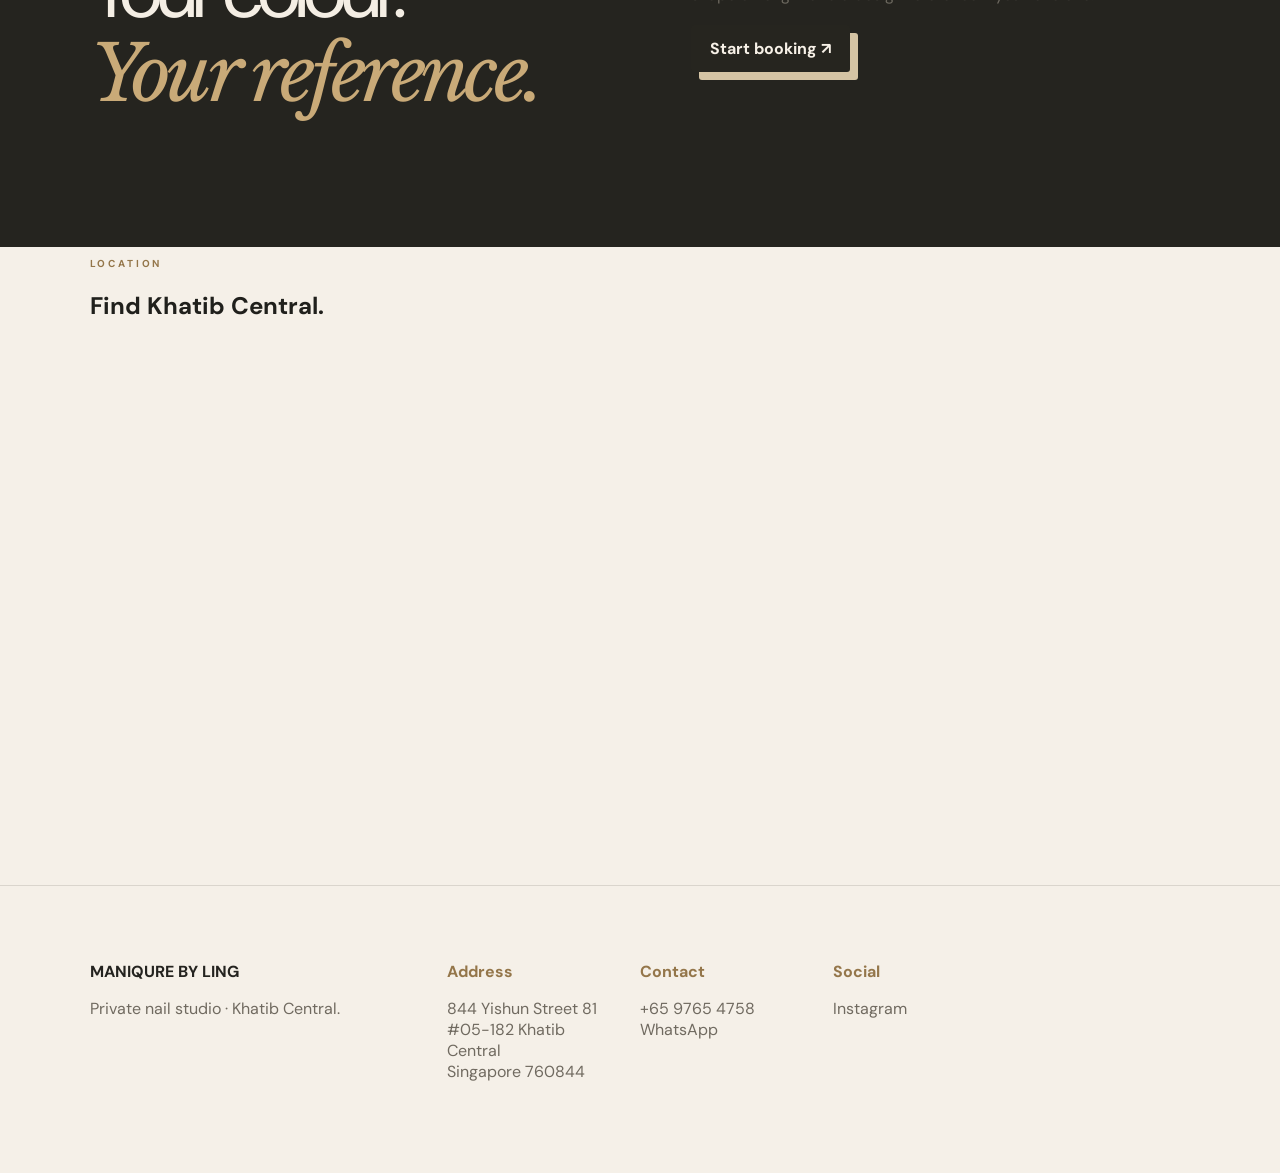
==== commit bf7e789a: "Rebuild Salon 8 visit page" ====
--- a/contact.html
+++ b/contact.html
@@ -1 +1 @@
-<!doctype html><html lang="en"><head><meta charset="utf-8"><meta name="viewport" content="width=device-width,initial-scale=1"><title>Visit | Maniqure By Ling</title><meta name="description" content="Contact and find Maniqure By Ling at Khatib Central, Singapore."><link rel="stylesheet" href="style.css"></head><body><div id="loader"><div class="loader-mark"><strong>MANIQURE BY LING</strong><span>KHATIB CENTRAL</span></div></div><header><a class="logo" href="index.html">MANIQURE <span>BY LING</span></a><nav><a href="index.html">Home</a><a href="services.html">Services</a><a href="experience.html">The Experience</a><a href="contact.html">Visit</a><a class="cta" href="https://wa.me/6597654758?text=Hi%20Maniqure%20By%20Ling%2C%20I%27d%20like%20to%20book%20an%20appointment.">Book</a></nav></header><main class="page"><div class="page-hero"><p class="eyebrow">KHATIB · YISHUN</p><h1>Ready for<br><em>your set?</em></h1><p class="lead">Message first, confirm the design and appointment, then receive the practical access details you need for your visit.</p></div><div class="contact-grid"><article class="contact-card reveal"><h3>Address</h3><p>844 Yishun Street 81<br>#05-182, Khatib Central<br>Singapore 760844</p><a class="btn" href="https://www.google.com/maps/search/?api=1&query=844%20Yishun%20Street%2081%20Singapore%20760844">Open Google Maps ↗</a></article><article class="contact-card reveal"><h3>WhatsApp</h3><p>For booking, references, availability and current service details.</p><a class="big-link btn" href="https://wa.me/6597654758?text=Hi%20Maniqure%20By%20Ling%2C%20I%27d%20like%20to%20book%20an%20appointment.">+65 9765 4758 ↗</a></article><article class="contact-card reveal"><h3>Current listed hours</h3><p>Monday–Friday<br>9:30 AM–8:00 PM</p><p>Saturday–Sunday<br>9:30 AM–5:00 PM</p><p class="price-note">Hours are from public directory information; confirm your appointment before travelling.</p></article><article class="contact-card reveal"><h3>Instagram</h3><p>Browse current nail designs and promotions via the public Instagram profile.</p><a class="btn" href="https://instagram.com/maniqurebyling">@maniqurebyling ↗</a></article></div><section class="dark"><div class="two"><div class="statement reveal">Send your<br><em>inspiration.</em></div><div class="copy reveal"><p>For a smoother booking, include your preferred date/time, service, nail length/shape and a reference photo if you have one. Ask about the current menu, availability and any design-specific requirements.</p><a class="btn" href="https://wa.me/6597654758?text=Hi%20Maniqure%20By%20Ling%2C%20I%27d%20like%20to%20book.%0AService%3A%20%0APreferred%20date%2Ftime%3A%20%0ADesign%3A%20">Start booking ↗</a></div></div></section><section class="map"><p class="eyebrow">LOCATION</p><h2>Find Khatib Central.</h2><iframe title="Maniqure By Ling location map" src="https://www.google.com/maps?q=844%20Yishun%20Street%2081%20Singapore%20760844&output=embed" loading="lazy" allowfullscreen></iframe></section></main><footer><div><strong>MANIQURE BY LING</strong><p>Private nail studio at Khatib Central.</p></div><div><h4>Address</h4><p>844 Yishun Street 81<br>#05-182 Khatib Central<br>Singapore 760844</p></div><div><h4>Contact</h4><p><a href="tel:+6597654758">+65 9765 4758</a><br><a href="https://wa.me/6597654758">WhatsApp</a></p></div><div><h4>Hours</h4><p>Mon–Fri 9:30–8<br>Sat–Sun 9:30–5</p></div><div><h4>Social</h4><p><a href="https://instagram.com/maniqurebyling">Instagram</a></p></div></footer><a class="float" href="https://wa.me/6597654758">WA</a><script src="site.js"></script></body></html>+<!doctype html><html lang="en"><head><meta charset="utf-8"><meta name="viewport" content="width=device-width,initial-scale=1"><meta name="description" content="Visit Maniqure By Ling at Khatib Central, Singapore."><title>Visit | Maniqure By Ling</title><link rel="stylesheet" href="style.css"></head><body><div id="loader"><div class="loader-mark"><strong>MANIQURE BY LING</strong><span>KHATIB CENTRAL · VISIT</span></div></div><header><a class="logo" href="index.html">MANIQURE <span>BY LING</span></a><nav><a href="index.html">Home</a><a href="services.html">Services</a><a href="experience.html">Studio</a><a href="contact.html">Visit</a><a class="cta" href="https://wa.me/6597654758?text=Hi%20Maniqure%20By%20Ling%2C%20I%27d%20like%20to%20book.">Book</a></nav></header><main class="page"><div class="page-hero"><p class="eyebrow">KHATIB · YISHUN · SINGAPORE</p><h1>Let's plan<br><em>your set.</em></h1><p class="lead">Message first, confirm your appointment and then use the practical location details below.</p></div><div class="contact-grid"><article class="contact-card reveal"><span class="num">ADDRESS</span><h3>Khatib Central</h3><p>844 Yishun Street 81<br>#05-182, Khatib Central<br>Singapore 760844</p><a class="btn" href="https://www.google.com/maps/search/?api=1&query=844%20Yishun%20Street%2081%20Singapore%20760844">Open Google Maps ↗</a></article><article class="contact-card reveal"><span class="num">WHATSAPP</span><h3>+65 9765 4758</h3><p>Ask about availability, the current menu, design complexity and booking details.</p><a class="btn" href="https://wa.me/6597654758?text=Hi%20Maniqure%20By%20Ling%2C%20I%27d%20like%20to%20book%20an%20appointment.">Message the studio ↗</a></article><article class="contact-card reveal"><span class="num">HOURS</span><h3>Current public listing</h3><p>Mon–Fri · 9:30 AM–8:00 PM<br>Sat–Sun · 9:30 AM–5:00 PM</p><p>Hours can change; your confirmed appointment should take priority.</p></article><article class="contact-card reveal"><span class="num">INSTAGRAM</span><h3>@maniqurebyling</h3><p>Browse the public profile for current design references and promotions.</p><a class="btn" href="https://instagram.com/maniqurebyling">View Instagram ↗</a></article></div><section class="section dark"><div class="two"><div class="statement reveal">Your date.<br>Your colour.<br><em>Your reference.</em></div><div class="copy reveal"><p>For a smooth enquiry, send your preferred date/time, service, nail shape or length and a design reference if you have one.</p><a class="btn" href="https://wa.me/6597654758?text=Hi%20Maniqure%20By%20Ling%2C%20I%27d%20like%20to%20book.%0AService%3A%20%0ADate%2Ftime%3A%20%0ANail%20shape%3A%20%0AReference%3A%20">Start booking ↗</a></div></div></section><section class="map"><p class="eyebrow">LOCATION</p><h2>Find Khatib Central.</h2><iframe title="Maniqure By Ling Khatib Central map" src="https://www.google.com/maps?q=844%20Yishun%20Street%2081%20Singapore%20760844&output=embed" loading="lazy" allowfullscreen></iframe></section></main><footer><div><strong>MANIQURE BY LING</strong><p>Private nail studio · Khatib Central.</p></div><div><h4>Address</h4><p>844 Yishun Street 81<br>#05-182 Khatib Central<br>Singapore 760844</p></div><div><h4>Contact</h4><p><a href="tel:+6597654758">+65 9765 4758</a><br><a href="https://wa.me/6597654758">WhatsApp</a></p></div><div><h4>Social</h4><p><a href="https://instagram.com/maniqurebyling">Instagram</a></p></div></footer><a class="float" href="https://wa.me/6597654758">WA</a><script src="site.js"></script></body></html>
--- a/style.css
+++ b/style.css
@@ -1 +1 @@
-@import url('https://fonts.googleapis.com/css2?family=DM+Sans:wght@400;500;600;700&family=Playfair+Display:ital,wght@0,500;1,500&display=swap');*{box-sizing:border-box}html{scroll-behavior:smooth}body{margin:0;background:#0c0a0d;color:#f8f3f7;font-family:'DM Sans',sans-serif;overflow-x:hidden}body:before{content:'';position:fixed;inset:0;pointer-events:none;background:radial-gradient(circle at 15% 20%,#d9b9ff10,transparent 28%),radial-gradient(circle at 90% 70%,#ffb8dc0d,transparent 30%);z-index:-1}a{color:inherit;text-decoration:none}header{position:fixed;z-index:20;inset:0 0 auto;padding:18px 5vw;display:flex;align-items:center;justify-content:space-between;background:#0c0a0dcc;backdrop-filter:blur(18px);border-bottom:1px solid #fff1}.logo{font-weight:700;letter-spacing:.12em}.logo span{display:block;font-size:.55rem;letter-spacing:.3em;color:#bcaebe;margin-top:3px}nav{display:none;align-items:center;gap:22px;font-size:.82rem}nav a{opacity:.75;transition:.3s}nav a:hover{opacity:1;color:#e7b9dc}.cta,.btn{display:inline-flex;align-items:center;justify-content:center;padding:13px 19px;border-radius:999px;background:linear-gradient(135deg,#f0d9eb,#b99cf0);color:#17111a;font-weight:700;box-shadow:0 12px 35px #b99cf022;transition:.35s}.cta:hover,.btn:hover{transform:translateY(-3px)}.hero{min-height:100svh;padding:130px 7vw 70px;display:grid;align-items:center;grid-template-columns:1.05fr .95fr;gap:7vw;background:radial-gradient(circle at 72% 45%,#8f6d9b26,transparent 30%)}.eyebrow{font-size:.66rem;letter-spacing:.25em;color:#c5aec8;text-transform:uppercase}.hero h1,h1{font-size:clamp(3.8rem,9vw,8.5rem);line-height:.84;letter-spacing:-.07em;margin:22px 0}.hero h1 em,h1 em,h2 em{font-family:'Playfair Display',serif;font-weight:500}.lead{max-width:620px;color:#bcb2bc;line-height:1.75;font-size:1.03rem}.actions{display:flex;gap:16px;align-items:center;flex-wrap:wrap;margin-top:30px}.art{position:relative;aspect-ratio:1;border-radius:38% 62% 55% 45%;background:conic-gradient(from 20deg,#f4e4f0,#8c729e,#e7c9e0,#5e4b70,#f4e4f0);padding:2px;box-shadow:0 0 100px #c29bdd18;animation:float 7s ease-in-out infinite}.art:after{content:'✦';position:absolute;inset:8%;border:1px solid #fff2;border-radius:inherit;display:grid;place-items:center;font-size:clamp(5rem,12vw,10rem);color:#f4e5f2;background:#0d0910}.art:before{content:'NAIL ART · DETAIL · LING';position:absolute;z-index:2;bottom:8%;left:8%;font-size:.55rem;letter-spacing:.22em;color:#d7c7d7;transform:rotate(-8deg)}section{padding:120px 7vw}.dark{background:#121015}.section-head{max-width:800px;margin-bottom:48px}.section-head h2{font-size:clamp(3rem,7vw,6.5rem);line-height:.9;letter-spacing:-.06em;margin:15px 0}.grid{display:grid;grid-template-columns:repeat(3,1fr);gap:15px}.card{min-height:310px;padding:28px;border:1px solid #fff1;border-radius:24px;background:linear-gradient(145deg,#ffffff09,#ffffff03);position:relative;overflow:hidden;transition:.45s}.card:hover{transform:translateY(-8px) rotate(-.5deg);border-color:#d8b4dc55}.num{font-size:.7rem;color:#ad96b0;letter-spacing:.2em}.card h3{font-size:1.55rem;margin-top:95px}.card p,.copy p,.info p{color:#aaa1aa;line-height:1.75}.tag{display:inline-block;margin:5px 5px 0 0;padding:7px 10px;border:1px solid #fff2;border-radius:999px;font-size:.72rem;color:#cdbdce}.two{display:grid;grid-template-columns:1fr 1fr;gap:8vw;align-items:center}.statement{font-size:clamp(2.2rem,5vw,5rem);line-height:.95;letter-spacing:-.05em}.info-grid{display:grid;grid-template-columns:repeat(3,1fr);gap:15px}.info{padding:25px;border-top:1px solid #fff2}.info strong{font-size:.75rem;letter-spacing:.15em;color:#d4bdd4}.price-note{font-size:.8rem;color:#8f8590;margin-top:22px}.faq details{border-top:1px solid #fff2;padding:22px 0}.faq summary{cursor:pointer;font-weight:600}.faq details p{color:#aaa1aa;line-height:1.7;max-width:750px}.page{padding-top:130px}.page-hero{padding:65px 7vw 90px;max-width:1100px}.service-list{padding:0 7vw}.service-row{display:grid;grid-template-columns:70px 1fr auto;gap:20px;align-items:center;padding:34px 0;border-top:1px solid #fff2}.service-row h2{font-size:clamp(1.8rem,4vw,3.5rem);margin:0}.service-row p{color:#aaa1aa;line-height:1.6;max-width:700px}.service-row b{color:#d6b7d7}.feature-grid,.contact-grid{padding:0 7vw 100px;display:grid;grid-template-columns:repeat(2,1fr);gap:15px}.feature,.contact-card{padding:32px;border:1px solid #fff2;border-radius:25px;background:#ffffff06}.feature h3,.contact-card h3{margin-top:0;font-size:1.5rem}.map{padding:0 7vw 110px}.map iframe{width:100%;height:420px;border:0;border-radius:25px;filter:grayscale(.8) contrast(1.05)}footer{padding:70px 7vw;border-top:1px solid #fff2;display:grid;grid-template-columns:2fr repeat(4,1fr);gap:30px;color:#a99fa9}footer strong{color:#f8f3f7}footer h4{color:#d4bdd4;margin:0 0 12px}.float{position:fixed;z-index:25;right:20px;bottom:20px;width:58px;height:58px;border-radius:50%;display:grid;place-items:center;background:#f0d9eb;color:#17111a;font-weight:800;box-shadow:0 15px 40px #0008}.reveal{opacity:0;transform:translateY(45px) scale(.985);transition:opacity .8s ease,transform .8s ease}.reveal.visible{opacity:1;transform:none}.reveal.exit{opacity:0;transform:translateY(-35px)}#loader{position:fixed;z-index:50;inset:0;background:#0c0a0d;display:grid;place-items:center;transition:.8s}.loader-mark{text-align:center;letter-spacing:.2em}.loader-mark strong{display:block;font-size:1.2rem}.loader-mark span{font-size:.55rem;color:#a99fa9}.is-hidden{opacity:0;visibility:hidden}.progress{position:fixed;z-index:30;top:0;left:0;height:2px;width:0;background:#e7c2df}@keyframes float{50%{transform:translateY(-13px) rotate(2deg)}}@media(min-width:850px){nav{display:flex}}@media(max-width:850px){.hero{grid-template-columns:1fr;padding:120px 22px 60px}.art{width:82vw;margin:10px auto}.grid,.info-grid,.feature-grid,.contact-grid{grid-template-columns:1fr 1fr}.two{grid-template-columns:1fr;gap:40px}section{padding:90px 22px}.service-list,.map{padding-left:22px;padding-right:22px}footer{grid-template-columns:1fr 1fr;padding:55px 22px}}@media(max-width:560px){.grid,.info-grid,.feature-grid,.contact-grid{grid-template-columns:1fr}.card{min-height:250px}.service-row{grid-template-columns:38px 1fr}.service-row b{display:none}.hero h1,h1{font-size:clamp(3.4rem,18vw,6rem)}footer{grid-template-columns:1fr}.page-hero{padding:50px 22px 70px}.map iframe{height:330px}}+@import url('https://fonts.googleapis.com/css2?family=DM+Sans:wght@400;500;700&family=Libre+Baskerville:ital,wght@0,400;1,400&display=swap');*{box-sizing:border-box}html{scroll-behavior:smooth}body{margin:0;background:#f5f0e8;color:#20201c;font-family:'DM Sans',sans-serif;overflow-x:hidden}body:before{content:'';position:fixed;inset:0;pointer-events:none;opacity:.16;background-image:radial-gradient(#302d2415 1px,transparent 1px);background-size:14px 14px;z-index:-1}a{color:inherit;text-decoration:none}header{position:fixed;z-index:50;inset:0 0 auto;padding:18px 5vw;display:flex;align-items:center;justify-content:space-between;background:#f5f0e8e8;backdrop-filter:blur(18px);border-bottom:1px solid #28251d18}.logo{font-weight:700;letter-spacing:.14em;font-size:.9rem}.logo span{display:block;font:italic .72rem 'Libre Baskerville';letter-spacing:.08em;color:#8d7652;margin-top:4px}nav{display:flex;align-items:center;gap:22px;font-size:.78rem}nav a{opacity:.65;transition:.25s}nav a:hover{opacity:1;color:#8b7047}.cta,.btn{display:inline-flex;align-items:center;justify-content:center;padding:13px 19px;border-radius:3px;background:#26251f;color:#f7f1e7;font-weight:700;transition:.35s;box-shadow:8px 8px 0 #d5c4a4}.cta:hover,.btn:hover{transform:translate(-3px,-3px);box-shadow:12px 12px 0 #b79c70}.hero{min-height:100svh;padding:145px 7vw 80px;display:grid;grid-template-columns:1fr .85fr;align-items:center;gap:7vw;position:relative;overflow:hidden}.hero:before{content:'ML';position:absolute;right:-4vw;top:12vh;font:italic 35vw 'Libre Baskerville';color:#dfd2bc55;line-height:.7;z-index:-1}.eyebrow{font-size:.63rem;letter-spacing:.28em;text-transform:uppercase;color:#94764a;font-weight:700}.hero h1,h1{font-size:clamp(4rem,9.5vw,9.5rem);line-height:.82;letter-spacing:-.075em;margin:22px 0}.hero h1 em,h1 em,h2 em{font:italic .72em 'Libre Baskerville';letter-spacing:-.05em;color:#94764a}.lead{max-width:650px;color:#676257;line-height:1.8;font-size:1.03rem}.actions{display:flex;gap:18px;align-items:center;flex-wrap:wrap;margin-top:32px}.hero-art{position:relative;aspect-ratio:1;border:1px solid #9b825855;border-radius:50%;display:grid;place-items:center;background:radial-gradient(circle at 50% 48%,#fffdf7 0 16%,transparent 16.5%),radial-gradient(circle,#d8c8ac66 0 1px,transparent 1px);background-size:auto,18px 18px;box-shadow:inset 0 0 90px #b59b7220,0 30px 90px #4a40231a;animation:orbit 14s linear infinite}.hero-art:before,.hero-art:after{content:'';position:absolute;border:1px solid #9b825855;border-radius:50%}.hero-art:before{inset:12%;transform:rotate(35deg)}.hero-art:after{inset:25%;transform:rotate(-35deg)}.seal{width:105px;height:105px;border:1px solid #92734a;border-radius:50%;display:grid;place-items:center;text-align:center;font-size:.55rem;letter-spacing:.15em;background:#f5f0e8;z-index:2}.seal strong{font:italic 2rem 'Libre Baskerville';display:block}.ticker{overflow:hidden;border-block:1px solid #29271f18;background:#25241f;color:#f3ede3;padding:13px 0}.ticker div{white-space:nowrap;animation:marquee 24s linear infinite;font-size:.7rem;letter-spacing:.2em}.section{padding:125px 7vw}.section.alt{background:#e9dfcf}.section.dark{background:#25241f;color:#f4eee4}.section-head{max-width:900px;margin-bottom:52px}.section-head h2{font-size:clamp(3rem,7vw,7rem);line-height:.86;letter-spacing:-.07em;margin:16px 0}.grid{display:grid;grid-template-columns:repeat(3,1fr);gap:18px}.card{min-height:390px;padding:30px;border:1px solid #2d2a211c;background:#fbf8f1;position:relative;overflow:hidden;transition:.5s}.card:before{content:'';position:absolute;width:210px;height:210px;border-radius:50%;border:1px solid #b79c7060;right:-80px;top:-80px}.card:hover{transform:translateY(-10px) rotate(.5deg);box-shadow:18px 22px 0 #d8c7aa}.card h3{font:italic 2rem 'Libre Baskerville';margin-top:120px}.card p,.copy p,.info p{color:#6c685f;line-height:1.75}.dark .card{background:#302f29;color:#f4eee4;border-color:#fff2}.dark .card p{color:#bdb5a8}.num{font-size:.62rem;letter-spacing:.2em;color:#a18454}.tag{display:inline-block;padding:7px 10px;border:1px solid currentColor;margin:4px;border-radius:99px;font-size:.68rem}.two{display:grid;grid-template-columns:1fr 1fr;gap:8vw;align-items:center}.statement{font-size:clamp(2.5rem,6vw,6.5rem);line-height:.9;letter-spacing:-.06em}.statement em{font:italic 1em 'Libre Baskerville';color:#c9aa78}.page{padding-top:130px}.page-hero{padding:65px 7vw 90px;max-width:1150px}.service-list{padding:0 7vw 80px}.service-row{display:grid;grid-template-columns:65px 1fr auto;gap:22px;align-items:center;padding:38px 0;border-top:1px solid #2b281f22;position:relative}.service-row:after{content:'';position:absolute;left:0;right:0;bottom:-1px;height:1px;background:#94764a;transform:scaleX(0);transform-origin:left;transition:.45s}.service-row:hover:after{transform:scaleX(1)}.service-row h2{font:italic clamp(1.9rem,4vw,3.8rem) 'Libre Baskerville';margin:0}.service-row p{max-width:750px;color:#69655c;line-height:1.65}.service-row b{font-size:.65rem;letter-spacing:.2em;color:#94764a}.feature-grid,.contact-grid{padding:0 7vw 100px;display:grid;grid-template-columns:repeat(2,1fr);gap:18px}.feature,.contact-card{padding:35px;border:1px solid #2c291f22;background:#fbf8f1;min-height:220px}.feature h3,.contact-card h3{font:italic 1.7rem 'Libre Baskerville'}.map{padding:0 7vw 110px}.map iframe{width:100%;height:430px;border:0;filter:sepia(.2) contrast(.95)}footer{padding:75px 7vw;border-top:1px solid #2c291f22;display:grid;grid-template-columns:2fr repeat(4,1fr);gap:30px;color:#706a60}footer strong{color:#24231f}footer h4{color:#94764a;margin:0 0 12px}.float{position:fixed;z-index:55;right:20px;bottom:20px;width:62px;height:62px;border-radius:50%;display:grid;place-items:center;background:#26251f;color:#f7f1e7;font-weight:800;box-shadow:8px 8px 0 #cbb894}.reveal{opacity:0;transform:translateY(48px);transition:.85s cubic-bezier(.2,.75,.2,1)}.reveal.visible{opacity:1;transform:none}.reveal.exit{opacity:0;transform:translateY(-30px)}#loader{position:fixed;z-index:100;inset:0;background:#f5f0e8;display:grid;place-items:center;transition:.8s}.loader-mark{text-align:center}.loader-mark strong{font:italic 1.8rem 'Libre Baskerville'}.loader-mark span{display:block;margin-top:10px;font-size:.6rem;letter-spacing:.25em;color:#94764a}.is-hidden{opacity:0;visibility:hidden}.progress{position:fixed;z-index:90;top:0;left:0;height:2px;width:0;background:#94764a}@keyframes orbit{50%{transform:rotate(4deg) scale(1.025)}}@keyframes marquee{to{transform:translateX(-50%)}}@media(max-width:850px){nav{display:none}.hero{grid-template-columns:1fr;padding:125px 22px 70px}.hero-art{width:78vw;margin:15px auto}.section{padding:90px 22px}.grid,.feature-grid,.contact-grid{grid-template-columns:1fr}.two{grid-template-columns:1fr;gap:40px}.service-list,.map{padding-left:22px;padding-right:22px}footer{grid-template-columns:1fr 1fr;padding:55px 22px}.page-hero{padding:50px 22px 70px}}@media(max-width:560px){.hero h1,h1{font-size:clamp(3.5rem,18vw,6.5rem)}.hero-art{width:88vw}.card{min-height:310px}.service-row{grid-template-columns:35px 1fr}.service-row b{display:none}.float{bottom:18px;right:15px}footer{grid-template-columns:1fr}.map iframe{height:330px}}@media(prefers-reduced-motion:reduce){*,*:before,*:after{animation:none!important;transition:none!important;scroll-behavior:auto!important}}
